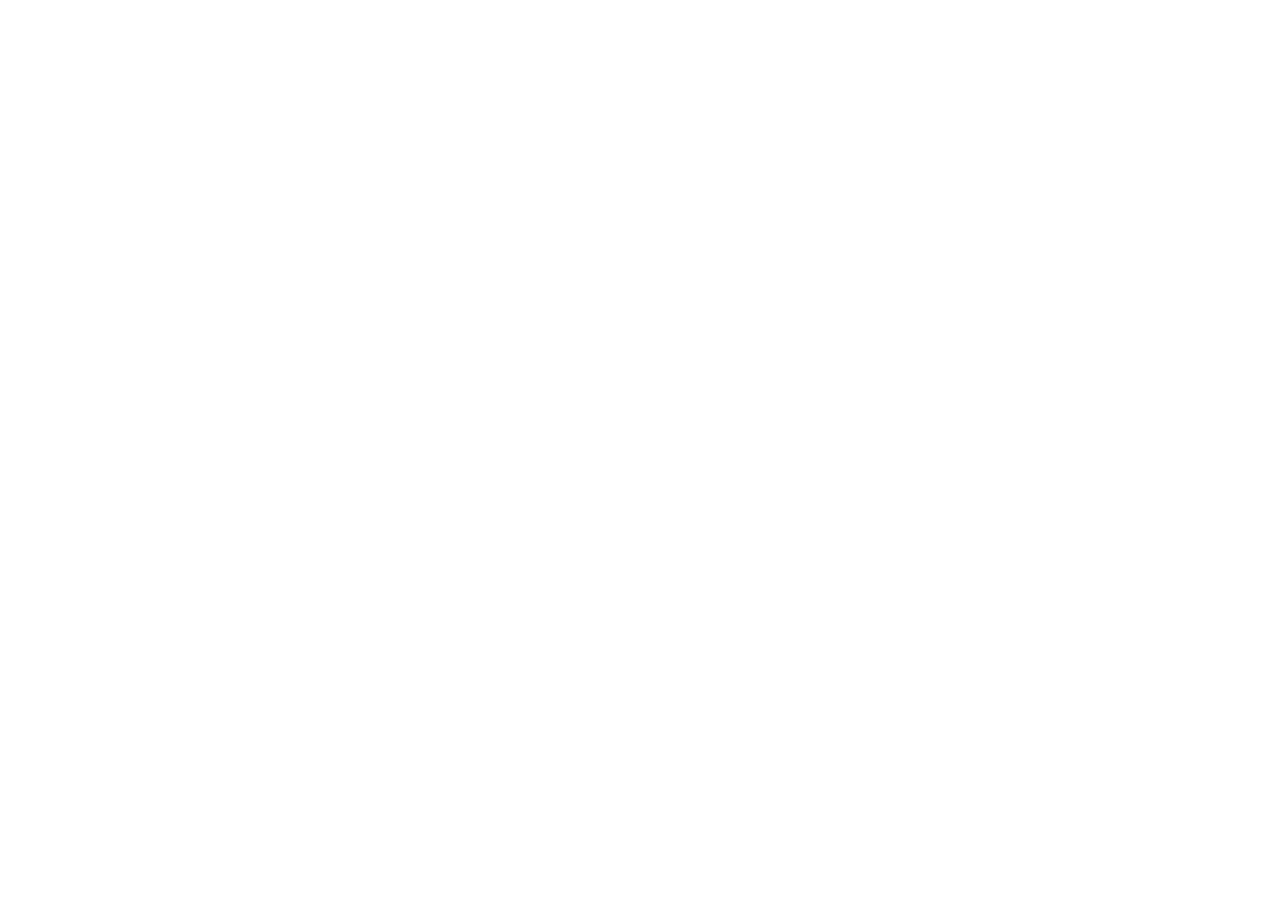
==== templates/cadastro.html @ 82c03e0d "adicionar todas as paginas html, criar variaveis de cor e as fontes globais." ====
<!DOCTYPE html>
<html lang="pt-br">
<head>
    <meta charset="UTF-8">
    <meta name="viewport" content="width=device-width, initial-scale=1.0">
    <title>Document</title>

    <link rel="stylesheet" href="../css/styles.css">


</head>
<body>
    
</body>
</html>
---- css/styles.css ----
@import url('https://fonts.googleapis.com/css2?family=Inter:wght@300;400;500;600;700&family=Poppins:wght@400;700&display=swap');

:root {

    --Verde-principal: #17391F;
    --Verde-secundario:#1F5A2E;
    --Verde-suave: #4D5B4F;
    --Cor-ERRO: #B3261E;
    --cor-box:#F8F6EF;
    --branco:#fff;
    --Amarelo-destaque: #E0A526;


}

body {
    font-family: 'Inter', sans-serif;
}


h1,h2,h3,h4 {
    font-family: 'Poppins', sans-serif;
}
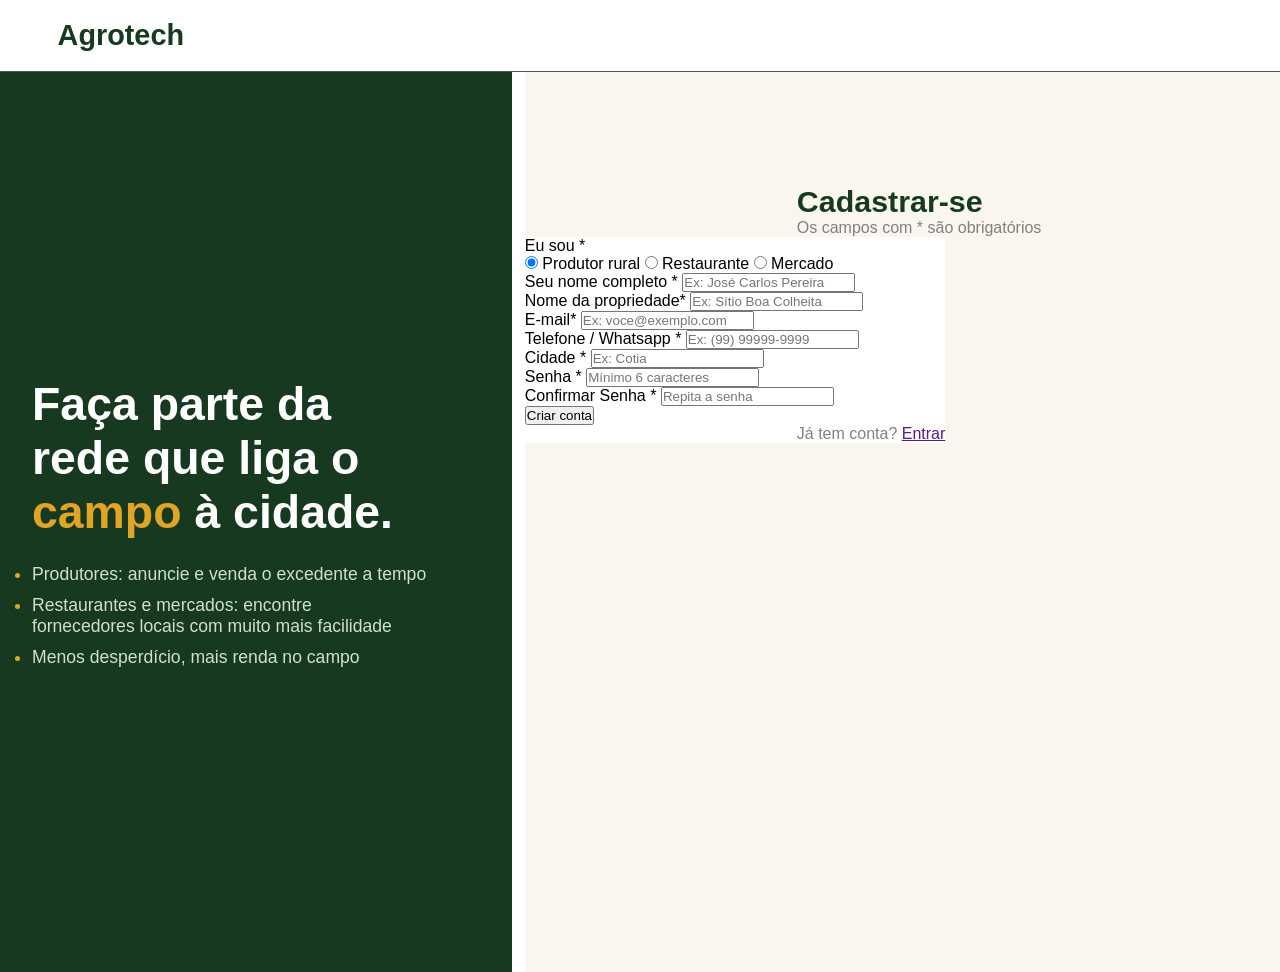
==== commit 1c2455fa: "inserir conteudo e formatar header, inserir conteudo e formatar hero do cadastro." ====
--- a/templates/cadastro.html
+++ b/templates/cadastro.html
@@ -1,15 +1,103 @@
 <!DOCTYPE html>
 <html lang="pt-br">
+
 <head>
     <meta charset="UTF-8">
     <meta name="viewport" content="width=device-width, initial-scale=1.0">
     <title>Document</title>
 
     <link rel="stylesheet" href="../css/styles.css">
+    <link rel="stylesheet" href="../css/cadastro.css">
+
+</head>
+
+<body>
+    <header>
+        <h3>Agrotech</h3>
+    </header>
+    <main>
+        <div class="hero">
+            <div class="hero-content">
+                <h1>Faça parte da rede que liga o <span class="destaque">campo</span> à cidade.</h1>
+                <ul>
+                    <li>Produtores: anuncie e venda o excedente a tempo</li>
+                    <li>Restaurantes e mercados: encontre fornecedores locais com muito mais facilidade</li>
+                    <li>Menos desperdício, mais renda no campo</li>
+                </ul>
+                
+            </div>
+        </div>
+
+        <div class="area-cadastro">
+            <h2>Cadastrar-se</h2>
+            <p>Os campos com * são obrigatórios</p>
+
+            <section class="formulario-cadastro">
+                <form action="">
+                    <label for="">Eu sou <span class="obrigatorio">*</span></label>
+
+                    <div class="opcoes-container">
+
+                        <label class="opcao-card">
+                            <input type="radio" name="perfil" value="produtor" checked>
+                            <span>Produtor rural</span>
+                        </label>
 
 
-</head>
-<body>
-    
+                        <label class="opcao-card">
+                            <input type="radio" name="perfil" value="restaurante">
+                            <span>Restaurante</span>
+                        </label>
+
+
+                        <label class="opcao-card">
+                            <input type="radio" name="perfil" value="mercado">
+                            <span>Mercado</span>
+                        </label>
+                    </div>
+
+                    <div class="nome-usuario">
+                        <label for="nome-usuario">Seu nome completo <span class="obrigatorio">*</span></label>
+                        <input type="text" name="nome-usuario" id="nome-usuario" required placeholder="Ex: José Carlos Pereira">
+                    </div>
+                    
+                    <div class="nome-propriedade">
+                        <label for="nome-propriedade">Nome da propriedade<span class="obrigatorio">*</span></label>
+                        <input type="text" name="nome-propriedade" id="nome-propriedade" required placeholder="Ex: Sítio Boa Colheita">
+                    </div>
+
+                    <div class="email-usuario">
+                        <label for="email-usuario">E-mail<span class="obrigatorio">*</span></label>
+                        <input type="email" name="email-usuario" id="email-usuario" required placeholder="Ex: voce@exemplo.com">
+                    </div>
+
+                    <div class="tel-usuario">
+                        <label for="tel-usuario">Telefone / Whatsapp <span class="obrigatorio">*</span></label>
+                        <input type="tel" name="tel-usuario" id="tel-usuario" required placeholder="Ex: (99) 99999-9999">
+                    </div>
+
+                    <div class="cidade-usuario">
+                        <label for="cidade-usuario">Cidade <span class="obrigatorio">*</span></label>
+                        <input type="text" name="cidade-usuario" id="cidade-usuario" required placeholder="Ex: Cotia">
+                    </div>
+
+                    <div class="senha-usuario">
+                        <label for="senha-usuario">Senha <span class="obrigatorio">*</span></label>
+                        <input type="password" name="senha-usuario" id="senha-usuario" required minlength="6" placeholder="Mínimo 6 caracteres">
+                    </div>
+
+                    <div class="confirmar-senha-usuario">
+                        <label for="confirmar-senha-usuario">Confirmar Senha <span class="obrigatorio">*</span></label>
+                        <input type="password" name="confirmar-senha-usuario" id="confirmar-senha-usuario" required minlength="6" placeholder="Repita a senha">
+                    </div>
+
+                    <button type="submit">Criar conta</button>
+                    <p>Já tem conta? <a href="">Entrar</a></p>
+
+                </form>
+            </section>
+        </div>
+    </main>
 </body>
+
 </html>
--- a/css/cadastro.css
+++ b/css/cadastro.css
@@ -0,0 +1,113 @@
+* {
+    margin: 0;
+    padding: 0;
+    box-sizing: border-box;
+}
+
+
+:root {
+
+    --Verde-principal: #17391F;
+    --Verde-secundario: #1F5A2E;
+    --Verde-suave: #4D5B4F;
+    --Cor-ERRO: #B3261E;
+    --cor-box: #F8F6EF;
+    --branco: #fff;
+    --Amarelo-destaque: #E0A526;
+    --texto-secundario: #D1E0CE;
+
+
+}
+
+
+header {
+    z-index: 0;
+    background-color: var(--branco);
+    height: 8dvh;
+    display: flex;
+    align-items: center;
+    padding-left: 4.5%;
+    border-bottom: .2px solid var(--Verde-suave);
+    h3 {
+        color: var(--Verde-principal);
+        font-size: 1.8rem;
+    }
+}
+
+main {
+    display: grid;
+    grid-template-columns: repeat(2, 2fr);
+}
+
+.hero {
+    z-index: 1;
+    display: flex;
+    flex-direction: column;
+    align-items: center;
+    justify-content: center;
+    height: 100dvh;
+    width: 40dvw;
+    background-color: var(--Verde-principal);
+
+
+}
+
+.hero-content {
+    display: flex;
+    flex-direction: column;
+    text-wrap: balance;
+    padding: 0 2rem;
+    max-width: 700px;
+}
+
+.hero-content h1 {
+    color: var(--branco);
+    font-size: 2.9rem;
+    margin-bottom: 15px;
+}
+
+.hero-content .destaque {
+    color: var(--Amarelo-destaque);
+}
+
+.hero-content li {
+    margin-top: 10px;
+    font-size: 1.1rem;
+    color: var(--texto-secundario);
+}
+
+.hero-content li::marker {
+  color: var(--Amarelo-destaque); 
+}
+
+/* Lado direito da aba cadastro, formulario */
+
+.area-cadastro {
+    padding-top: 7rem;
+    
+    display: flex;
+    flex-direction: column;
+    align-items: flex-start;
+    height: 100dvh;
+    width: 59dvw;
+    background-color: var(--cor-box);
+    z-index: 2;
+}
+
+.area-cadastro h2 {
+    color: var(--Verde-principal);
+    font-size: 1.9rem;
+    padding-left: 17rem;
+}
+
+.area-cadastro p {
+    color: gray;
+    padding-left: 17rem;
+}
+
+
+.formulario-cadastro {
+   
+
+    background-color: var(--branco);
+}
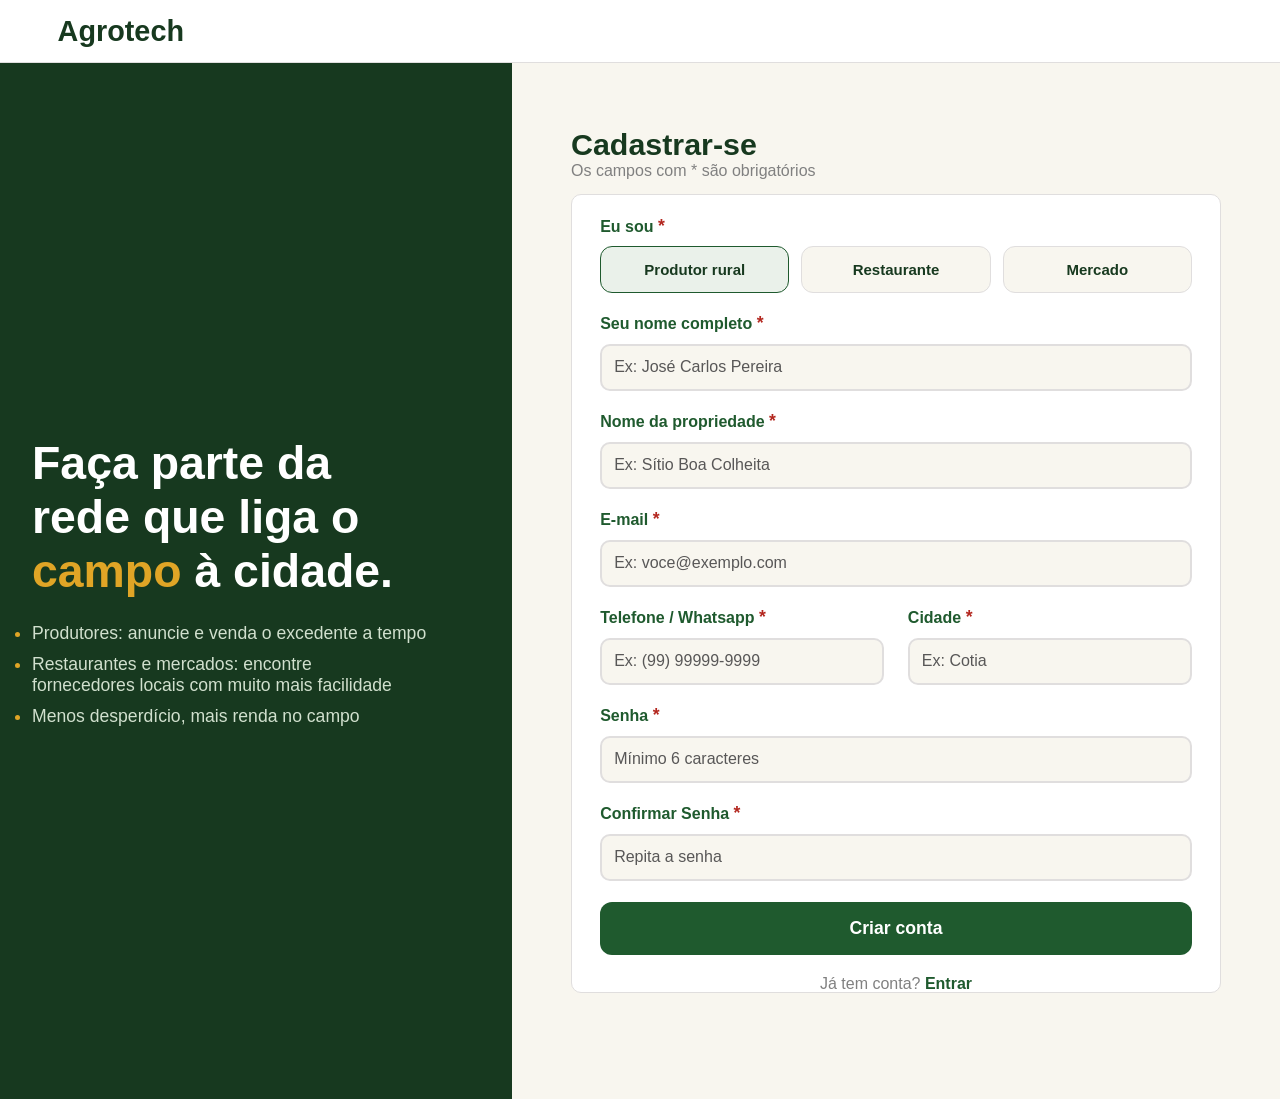
==== commit 0965fbf4: "finalizar formatação da aba cadastro e garantir responsividade." ====
--- a/templates/cadastro.html
+++ b/templates/cadastro.html
@@ -24,17 +24,17 @@
                     <li>Restaurantes e mercados: encontre fornecedores locais com muito mais facilidade</li>
                     <li>Menos desperdício, mais renda no campo</li>
                 </ul>
-                
+
             </div>
         </div>
 
         <div class="area-cadastro">
             <h2>Cadastrar-se</h2>
-            <p>Os campos com * são obrigatórios</p>
+            <p class="notify">Os campos com * são obrigatórios</p>
 
             <section class="formulario-cadastro">
                 <form action="">
-                    <label for="">Eu sou <span class="obrigatorio">*</span></label>
+                    <label for="" class="label-opcoes-container">Eu sou <span class="obrigatorio">*</span></label>
 
                     <div class="opcoes-container">
 
@@ -58,41 +58,48 @@
 
                     <div class="nome-usuario">
                         <label for="nome-usuario">Seu nome completo <span class="obrigatorio">*</span></label>
-                        <input type="text" name="nome-usuario" id="nome-usuario" required placeholder="Ex: José Carlos Pereira">
+                        <input type="text" name="nome-usuario" id="nome-usuario" required
+                            placeholder="Ex: José Carlos Pereira">
                     </div>
-                    
+
                     <div class="nome-propriedade">
-                        <label for="nome-propriedade">Nome da propriedade<span class="obrigatorio">*</span></label>
-                        <input type="text" name="nome-propriedade" id="nome-propriedade" required placeholder="Ex: Sítio Boa Colheita">
+                        <label for="nome-propriedade">Nome da propriedade <span class="obrigatorio">*</span></label>
+                        <input type="text" name="nome-propriedade" id="nome-propriedade" required
+                            placeholder="Ex: Sítio Boa Colheita">
                     </div>
 
                     <div class="email-usuario">
-                        <label for="email-usuario">E-mail<span class="obrigatorio">*</span></label>
-                        <input type="email" name="email-usuario" id="email-usuario" required placeholder="Ex: voce@exemplo.com">
+                        <label for="email-usuario">E-mail <span class="obrigatorio">*</span></label>
+                        <input type="email" name="email-usuario" id="email-usuario" required
+                            placeholder="Ex: voce@exemplo.com">
                     </div>
+                    <div class="tel-city">
+                        <div class="tel-usuario">
+                            <label for="tel-usuario">Telefone / Whatsapp <span class="obrigatorio">*</span></label>
+                            <input type="tel" name="tel-usuario" id="tel-usuario" required
+                                placeholder="Ex: (99) 99999-9999">
+                        </div>
 
-                    <div class="tel-usuario">
-                        <label for="tel-usuario">Telefone / Whatsapp <span class="obrigatorio">*</span></label>
-                        <input type="tel" name="tel-usuario" id="tel-usuario" required placeholder="Ex: (99) 99999-9999">
+                        <div class="cidade-usuario">
+                            <label for="cidade-usuario">Cidade <span class="obrigatorio">*</span></label>
+                            <input type="text" name="cidade-usuario" id="cidade-usuario" required
+                                placeholder="Ex: Cotia">
+                        </div>
                     </div>
-
-                    <div class="cidade-usuario">
-                        <label for="cidade-usuario">Cidade <span class="obrigatorio">*</span></label>
-                        <input type="text" name="cidade-usuario" id="cidade-usuario" required placeholder="Ex: Cotia">
-                    </div>
-
                     <div class="senha-usuario">
                         <label for="senha-usuario">Senha <span class="obrigatorio">*</span></label>
-                        <input type="password" name="senha-usuario" id="senha-usuario" required minlength="6" placeholder="Mínimo 6 caracteres">
+                        <input type="password" name="senha-usuario" id="senha-usuario" required minlength="6"
+                            placeholder="Mínimo 6 caracteres">
                     </div>
 
                     <div class="confirmar-senha-usuario">
                         <label for="confirmar-senha-usuario">Confirmar Senha <span class="obrigatorio">*</span></label>
-                        <input type="password" name="confirmar-senha-usuario" id="confirmar-senha-usuario" required minlength="6" placeholder="Repita a senha">
+                        <input type="password" name="confirmar-senha-usuario" id="confirmar-senha-usuario" required
+                            minlength="6" placeholder="Repita a senha">
                     </div>
-
+                    
                     <button type="submit">Criar conta</button>
-                    <p>Já tem conta? <a href="">Entrar</a></p>
+                    <p class="login-p">Já tem conta? <a href="login.html">Entrar</a></p>
 
                 </form>
             </section>
--- a/css/cadastro.css
+++ b/css/cadastro.css
@@ -19,15 +19,20 @@
 
 }
 
+body {
+    height: 100%;
+}
+
 
 header {
     z-index: 0;
     background-color: var(--branco);
-    height: 8dvh;
+    min-height: 7dvh ;
     display: flex;
     align-items: center;
     padding-left: 4.5%;
-    border-bottom: .2px solid var(--Verde-suave);
+    border-bottom: 0.1px solid rgb(224, 222, 222);
+
     h3 {
         color: var(--Verde-principal);
         font-size: 1.8rem;
@@ -36,7 +41,9 @@
 
 main {
     display: grid;
-    grid-template-columns: repeat(2, 2fr);
+    grid-template-columns: 4fr 6fr;
+    min-height: calc(100dvh - 7dvh);
+    width: 100%;
 }
 
 .hero {
@@ -45,8 +52,8 @@
     flex-direction: column;
     align-items: center;
     justify-content: center;
-    height: 100dvh;
-    width: 40dvw;
+    width: 100%;
+    
     background-color: var(--Verde-principal);
 
 
@@ -77,37 +84,412 @@
 }
 
 .hero-content li::marker {
-  color: var(--Amarelo-destaque); 
+    color: var(--Amarelo-destaque);
 }
 
 /* Lado direito da aba cadastro, formulario */
 
 .area-cadastro {
-    padding-top: 7rem;
-    
-    display: flex;
-    flex-direction: column;
-    align-items: flex-start;
-    height: 100dvh;
-    width: 59dvw;
+    padding-top: 1rem;
+    width: 100%;
+    display: flex;
+    flex-direction: column;
+    align-items: center;
+    padding: 4rem 2rem;
+    
     background-color: var(--cor-box);
     z-index: 2;
+}
+
+.area-cadastro h2, 
+.notify {
+    width: 100%;
+    max-width: 650px; 
+    text-align: left;  
+    margin-left: 0;
 }
 
 .area-cadastro h2 {
     color: var(--Verde-principal);
     font-size: 1.9rem;
-    padding-left: 17rem;
-}
-
-.area-cadastro p {
+    
+}
+
+.notify {
     color: gray;
-    padding-left: 17rem;
-}
+    
+}
+
+.area-cadastro section {
+    max-width: 650px;
+    width: 100%;
+    margin-top: 2%;
+    
+}
+
 
 
 .formulario-cadastro {
-   
-
+    border: 0.1px solid rgb(224, 222, 222);
+    border-radius: 10px;
+    height: 88%;
+    padding-inline: 4%;
+    padding-block: 3%;
     background-color: var(--branco);
+    max-width: 650px;
+    width: 100%;
+}
+
+.obrigatorio {
+    color: var(--Cor-ERRO);
+    font-size: 1.1rem;
+}
+
+form {
+    
+    height: 100%;
+    width: 100%;
+}
+
+label {
+    color: var(--Verde-secundario);
+    font-size: 1rem;
+    font-weight: 600;
+}
+
+.opcoes-container {
+  display: flex;
+  gap: 12px;
+  margin-top: 9px;
+}
+
+.opcao-card {
+  display: flex;
+  align-items: center;
+  justify-content: center;
+  padding: 14px 20px;
+  background-color: var(--cor-box); 
+  border: 0.1px solid rgb(224, 222, 222);  
+  border-radius: 12px;       
+  cursor: pointer;
+  font-size: 15px;
+  font-weight: 800;
+  color: var(--Verde-principal);           
+  transition: all 0.2s ease-in-out;
+  flex: 1;
+  text-align: center;
+}
+
+.opcao-card input[type="radio"] {
+  position: absolute;
+  opacity: 0;
+  pointer-events: none;
+}
+
+.opcao-card:hover {
+  border-color: rgb(150, 148, 148);
+}
+
+.opcao-card:has(input[type="radio"]:checked) {
+    background-color: #eaf1ea;
+    border-color: var(--Verde-secundario);
+
+}
+
+.nome-usuario {
+    display: flex;
+    flex-direction: column;
+}
+
+.nome-usuario label {
+    margin-top: 20px;
+    margin-bottom: 10px;
+}
+
+.nome-usuario input {
+    font-weight: 600;
+    background-color: var(--cor-box);
+    padding-block: 14px;
+    padding-inline: 12px;
+    border-radius: 10px;
+    border: 2px solid rgb(224, 222, 222);
+}
+
+.nome-usuario input::placeholder {
+    font-weight: 400;
+    font-size: 1rem;
+    color: rgb(88, 87, 87);
+    
+}
+
+
+.nome-propriedade {
+    display: flex;
+    flex-direction: column;
+}
+
+.nome-propriedade label {
+    margin-top: 20px;
+    margin-bottom: 10px;
+}
+
+.nome-propriedade input {
+    font-weight: 600;
+    background-color: var(--cor-box);
+    padding-block: 14px;
+    padding-inline: 12px;
+    border-radius: 10px;
+    border: 2px solid rgb(224, 222, 222);
+}
+
+.nome-propriedade input::placeholder {
+    font-weight: 400;
+    font-size: 1rem;
+    color: rgb(88, 87, 87);
+    
+}
+
+
+.email-usuario {
+    display: flex;
+    flex-direction: column;
+}
+
+.email-usuario label {
+    margin-top: 20px;
+    margin-bottom: 10px;
+}
+
+.email-usuario input {
+    font-weight: 600;
+    background-color: var(--cor-box);
+    padding-block: 14px;
+    padding-inline: 12px;
+    border-radius: 10px;
+    border: 2px solid rgb(224, 222, 222);
+}
+
+.email-usuario input::placeholder {
+    font-weight: 400;
+    font-size: 1rem;
+    color: rgb(88, 87, 87);
+    
+}
+
+
+.tel-city {
+    display: flex;
+    justify-content: space-between;
+}
+
+
+.tel-usuario {
+    display: flex;
+    flex-direction: column;
+    width: 48%;
+}
+
+.tel-usuario label {
+    margin-top: 20px;
+    margin-bottom: 10px;
+}
+
+.tel-usuario input {
+    font-weight: 600;
+    background-color: var(--cor-box);
+    padding-block: 14px;
+    padding-inline: 12px;
+    border-radius: 10px;
+    border: 2px solid rgb(224, 222, 222);
+    width: 100%
+}
+
+.tel-usuario input::placeholder {
+    font-weight: 400;
+    font-size: 1rem;
+    color: rgb(88, 87, 87);
+    
+}
+
+
+.cidade-usuario {
+    display: flex;
+    flex-direction: column;
+    width: 48%;
+}
+
+.cidade-usuario label {
+    margin-top: 20px;
+    margin-bottom: 10px;
+    
+}
+
+.cidade-usuario input {
+    font-weight: 600;
+    background-color: var(--cor-box);
+    padding-block: 14px;
+    padding-inline: 12px;
+    border-radius: 10px;
+    border: 2px solid rgb(224, 222, 222);
+    
+}
+
+.cidade-usuario input::placeholder {
+    font-weight: 400;
+    font-size: 1rem;
+    color: rgb(88, 87, 87);
+    
+}
+
+
+
+.senha-usuario {
+    display: flex;
+    flex-direction: column;
+}
+
+.senha-usuario label {
+    margin-top: 20px;
+    margin-bottom: 10px;
+}
+
+.senha-usuario input {
+    font-weight: 600;
+    background-color: var(--cor-box);
+    padding-block: 14px;
+    padding-inline: 12px;
+    border-radius: 10px;
+    border: 2px solid rgb(224, 222, 222);
+}
+
+.senha-usuario input::placeholder {
+    font-weight: 400;
+    font-size: 1rem;
+    color: rgb(88, 87, 87);
+    
+}
+
+
+
+
+.confirmar-senha-usuario {
+    display: flex;
+    flex-direction: column;
+}
+
+.confirmar-senha-usuario label {
+    margin-top: 20px;
+    margin-bottom: 10px;
+}
+
+.confirmar-senha-usuario input {
+    font-weight: 600;
+    background-color: var(--cor-box);
+    padding-block: 14px;
+    padding-inline: 12px;
+    border-radius: 10px;
+    border: 2px solid rgb(224, 222, 222);
+}
+
+.confirmar-senha-usuario input::placeholder {
+    font-weight: 400;
+    font-size: 1rem;
+    color: rgb(88, 87, 87);
+    
+}
+
+
+button {
+    display: flex;
+    align-items: center;
+    justify-content: center;
+    width: 100%;
+    margin-top: 3.5%;
+    padding: 16px;
+    border-radius: 12px;
+    border: none;
+    background-color: var(--Verde-secundario);
+    font-size: 1.1rem;
+    font-weight: 600;
+    color: var(--branco);
+}
+
+.login-p {
+    padding-top: 20px;
+    padding-bottom: 20px;
+    color: gray;
+    text-align: center;
+    
+    
+}
+
+a {
+    text-decoration: none;
+    font-weight: 600;
+    color: var(--Verde-secundario);
+}
+
+
+
+
+
+
+
+
+/*  MEDIA */ 
+
+@media (max-width: 950px) {
+    main {
+        grid-template-columns: 1fr;
+
+    }
+
+    .hero-content h1 {
+    font-size: 2rem;
+       
+    }
+
+    .hero-content li {
+    font-size: .9rem;
+       
+    }
+    .hero {
+        padding: 4rem 1.5rem;
+        min-height: auto;
+    }
+
+    .area-cadastro {
+        padding: 2rem 0.5rem;
+    }
+
+    .area-cadastro h2 {
+    font-size: 1.6rem;
+    
+}
+
+.formulario-cadastro {
+        width: 100%;
+        max-width: 100%; 
+        padding: 1.5rem 1rem; 
+        height: auto;
+}
+
+.opcoes-container {
+        flex-direction: column; 
+        gap: 8px;
+    }
+
+.opcao-card {
+        width: 100%; 
+    }
+
+.tel-city {
+        flex-direction: column;
+        gap: 0;
+    }
+
+.tel-usuario, .cidade-usuario {
+        width: 100%; 
+    }
+
 }
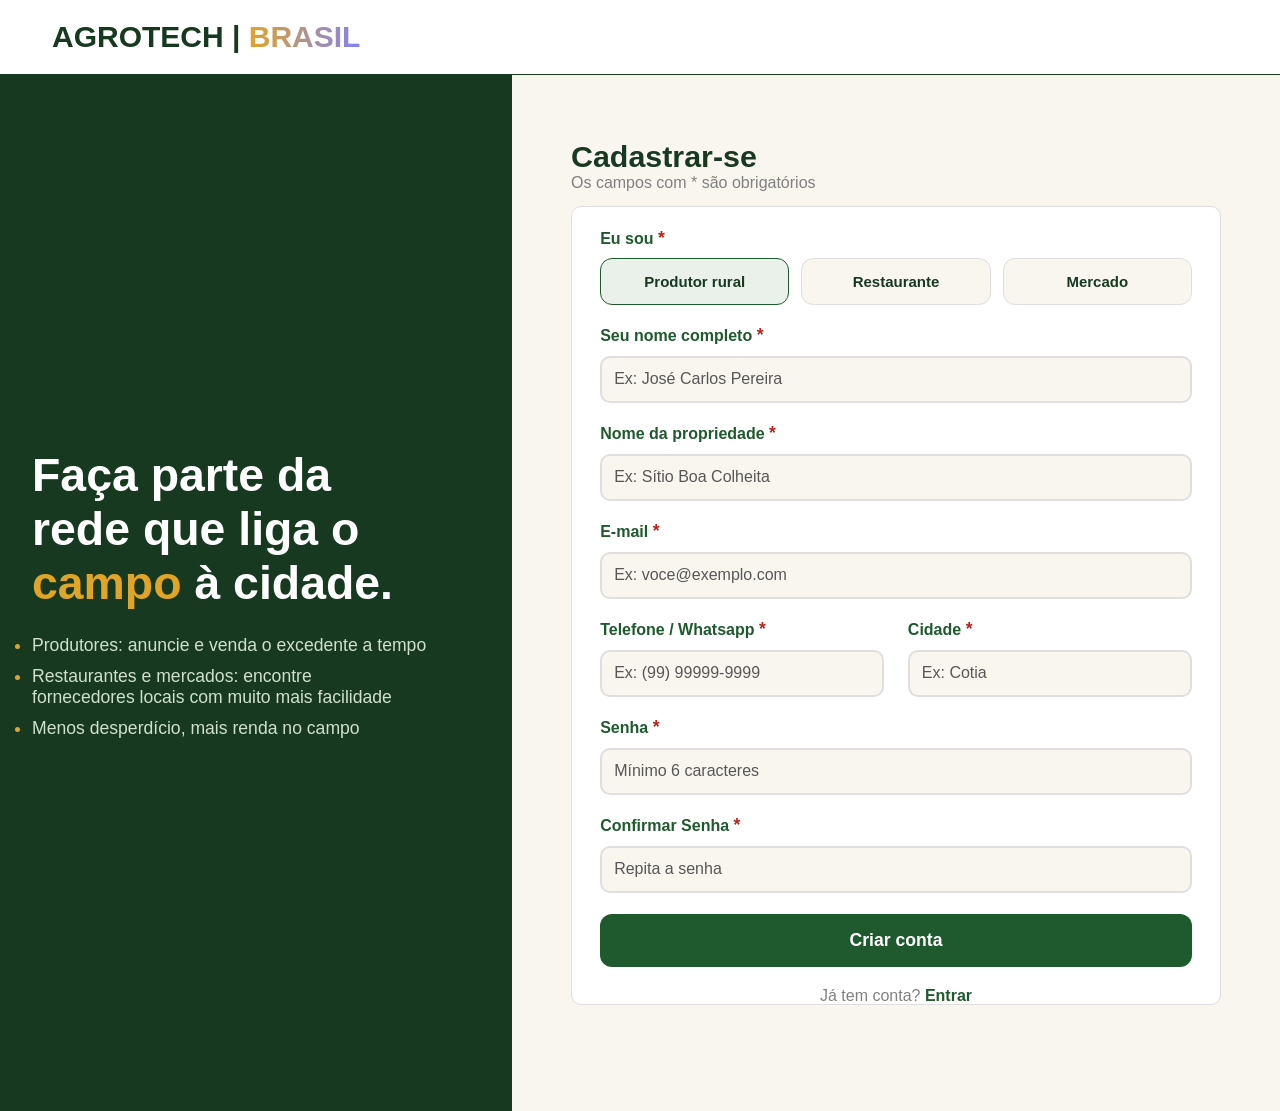
==== commit 00e639da: "Merge branch 'main' of https://github.com/DevDaviFreitas/Agrotech-sprint3" ====
--- a/templates/cadastro.html
+++ b/templates/cadastro.html
@@ -4,7 +4,7 @@
 <head>
     <meta charset="UTF-8">
     <meta name="viewport" content="width=device-width, initial-scale=1.0">
-    <title>Document</title>
+    <title>Agrotech</title>
 
     <link rel="stylesheet" href="../css/styles.css">
     <link rel="stylesheet" href="../css/cadastro.css">
@@ -12,9 +12,11 @@
 </head>
 
 <body>
-    <header>
-        <h3>Agrotech</h3>
+    <header class="header">
+        <h1 class="logo">AGROTECH | <span class="brasil">BRASIL</span></h1>
     </header>
+
+
     <main>
         <div class="hero">
             <div class="hero-content">
--- a/css/cadastro.css
+++ b/css/cadastro.css
@@ -25,18 +25,97 @@
 
 
 header {
-    z-index: 0;
-    background-color: var(--branco);
-    min-height: 7dvh ;
-    display: flex;
-    align-items: center;
-    padding-left: 4.5%;
-    border-bottom: 0.1px solid rgb(224, 222, 222);
-
-    h3 {
-        color: var(--Verde-principal);
-        font-size: 1.8rem;
-    }
+    display: flex;
+    align-items: center;
+    justify-content: space-between;
+    padding: 12px 32px;
+    border-bottom: 1px solid var(--Verde-principal); /* linha verde embaixo */
+}
+
+.logo {
+    margin-left: 20px;
+    padding: 8px 0;
+    font-size: 30px;
+    font-weight: 700;
+    color: var(--Verde-principal);
+}
+
+.brasil {
+    background: linear-gradient(to right, var(--Amarelo-destaque), rgba(7, 4, 238, 0.5));
+    -webkit-background-clip: text;
+    -webkit-text-fill-color: transparent;
+    background-clip: text;
+}
+
+nav {
+    display: flex;
+    align-items: center;
+    gap: 16px;
+}
+
+/* Menu */
+.menu {
+    display: flex;
+    align-items: center;
+    gap: 8px;
+    list-style: none;
+    margin: 0;
+    padding: 0;
+}
+
+.menu a {
+    display: block;
+    padding: 8px 18px;
+    border-radius: 8px;
+    color: #222;
+    text-decoration: none;
+    font-size: 16px;
+}
+
+.menu a:hover {
+    background: var(--Verde-suave);
+    color: var(--branco);
+}
+
+/* Área dos botões com divisor vertical */
+.acoes {
+    display: flex;
+    align-items: center;
+    gap: 12px;
+    padding-left: 24px;
+    margin-left: 8px;
+    border-left: 1px solid #ddd; /* divisor */
+}
+
+/* Botões */
+.btn {
+    padding: 8px 22px;
+    border-radius: 8px;
+    font-size: 16px;
+    font-weight: 600;
+    text-decoration: none;
+    transition: 0.2s;
+}
+
+.btn-contorno {
+    border: 1px solid var(--Verde-principal);
+    color: var(--Verde-suave);
+    background: #fff;
+}
+
+.btn-contorno:hover {
+    background: var(--Verde-suave);
+    color: #fff;
+}
+
+.btn-preenchimento {
+    border: 1px solid var(--Verde-principal);
+    color: var(--branco);
+    background: var(--Verde-suave);
+}
+
+.btn-preenchimento:hover {
+    background: var(--Verde-principal);
 }
 
 main {
